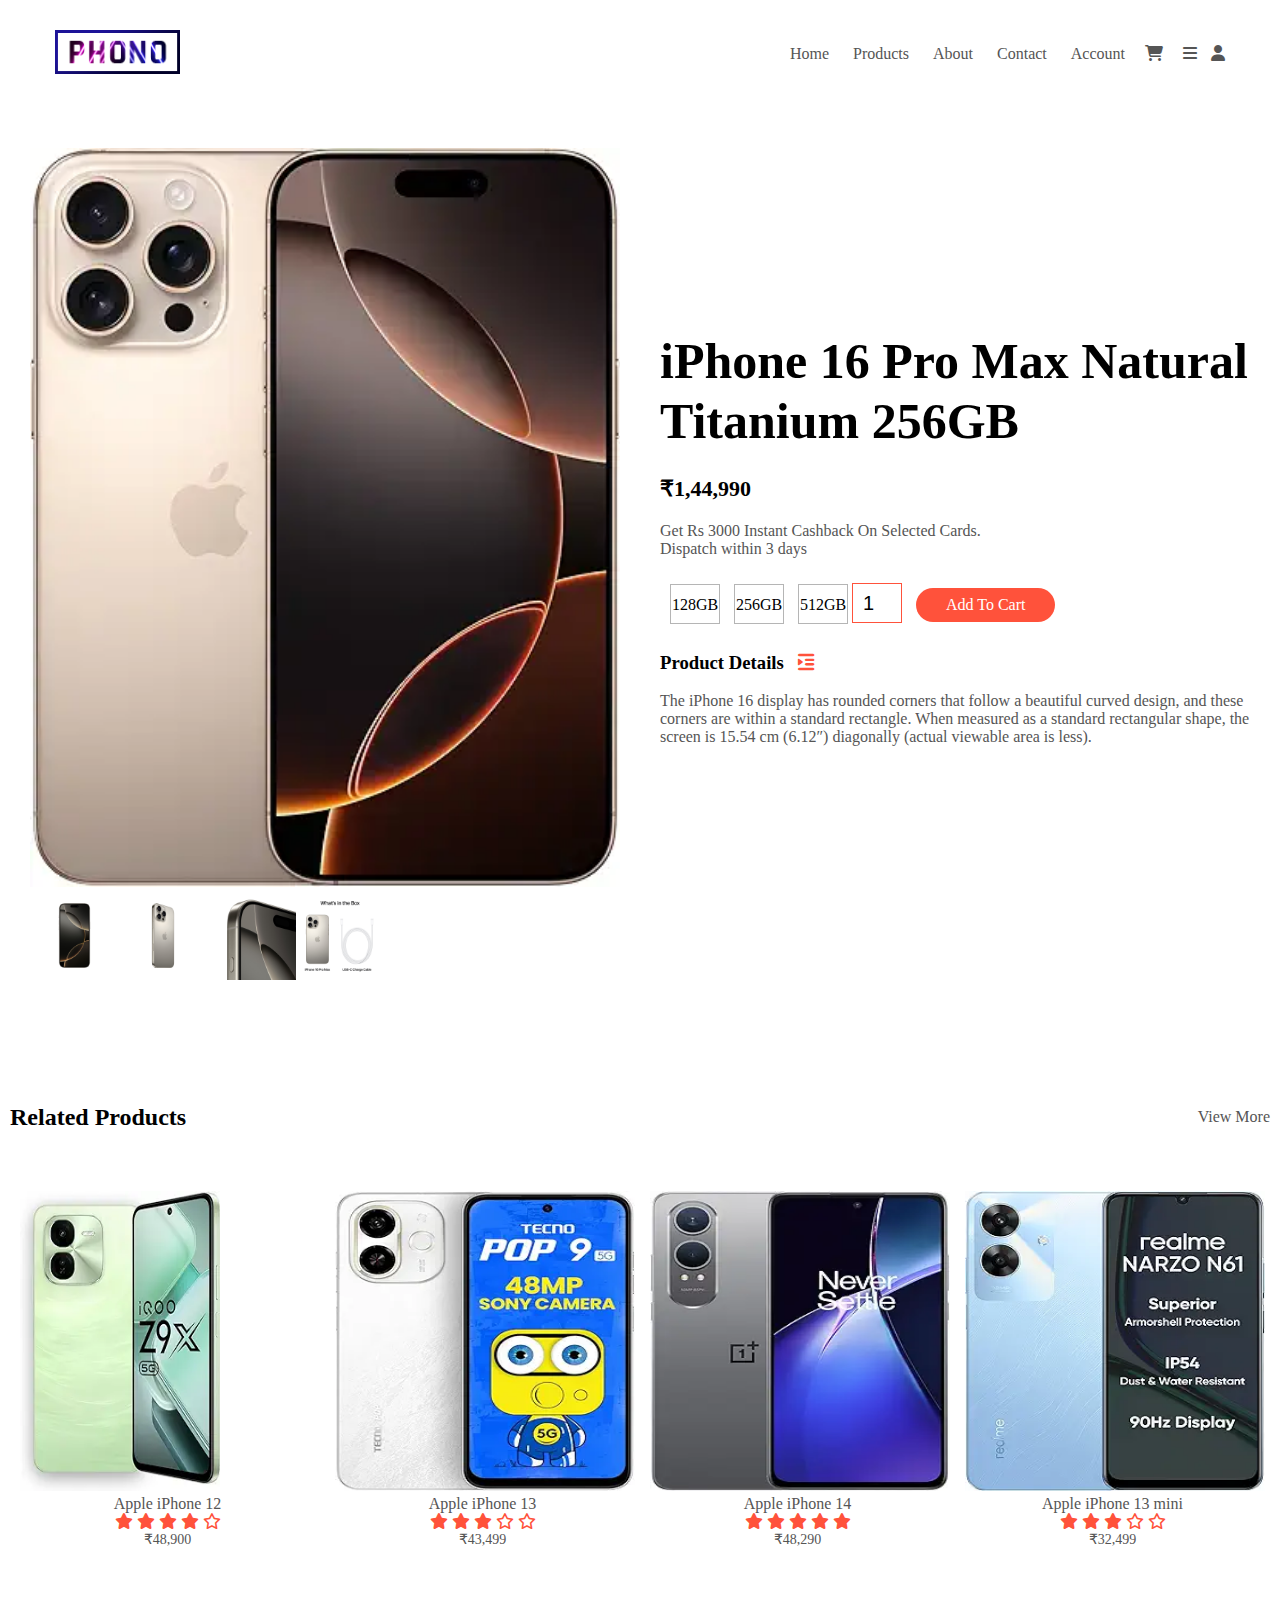
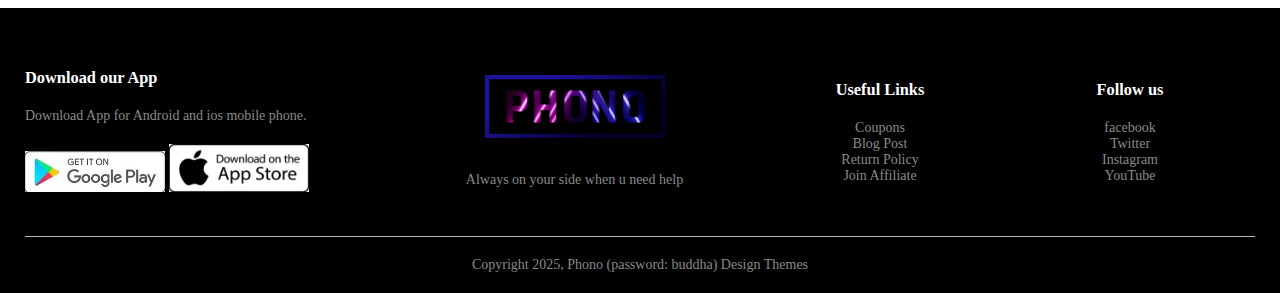
==== details.html @ ddc64075 "adding files" ====
<!DOCTYPE html>
<html lang="en">

<head>
    <meta charset="UTF-8">
    <meta name="viewport" content="width=device-width, initial-scale=1.0">
    <title>product/iphone-16-pro-max-natural-titanium-256gb</title>
    <link rel="stylesheet" href="https://cdnjs.cloudflare.com/ajax/libs/font-awesome/6.7.2/css/all.min.css">
    <link rel="stylesheet" href="./mobilewebsite.css">

</head>

<body>

    <div class="container">
        <div class="navbar">
            <div class="logo">
                <img src="./logo1.png" width="125px">
            </div>
            <nav>
                <ul>
                    <li><a href="http://127.0.0.1:5500/mobilewebsite.html">Home</li>
                    <li><a href="http://127.0.0.1:5500/products.html">Products</li>
                    <li><a href="">About</li>
                    <li><a href="">Contact</li>
                    <li><a href="">Account</li>

                </ul>
            </nav>
            <a href="http://127.0.0.1:5500/cart.html"><i class="fa-solid fa-cart-shopping"></i></a>
            <a class="menu-icon" href=""><i class="fa-solid fa-bars"></i></a>
            <a href="http://127.0.0.1:5500/login.html"><i class="fa-solid fa-user"></i></a>
        </div>

    </div>
    <div class="small-container single-product">
        <div class="row">
            <div class="col-2">
                <img src="./seperate product.jpg" width="100%" id="product-img">
                <div class="small-img-row">
                    <div class="small-img-col">
                        <img src="./small1.jpg" width="100%" class="small-img">
                    </div>
                    <div class="small-img-col">
                        <img src="./small2.jpg" width="100%" class="small-img">
                    </div>
                    <div class="small-img-col">
                        <img src="./small3.jpg" width="100%" class="small-img">
                    </div>
                    <div class="small-img-col">
                        <img src="./small4.jpg" width="100%" class="small-img">
                    </div>
                </div>
            </div>
            <div class="col-2">
                <h1>iPhone 16 Pro Max Natural Titanium 256GB</h1>
                <h2>₹1,44,990</h2>
                <p>Get Rs 3000 Instant Cashback On Selected Cards.</p>
                <p>Dispatch within 3 days</p>
                <div class="page-btn">
                    <span>128GB</span>
                    <span>256GB</span>
                    <span>512GB</span>

                    <input type="number" value="1">
                    <a href="" class="btn">Add To Cart</a>
                    <h3>Product Details <i class="fa-solid fa-indent"></i></h3>
                    <br>
                    <p>The iPhone 16 display has rounded corners that follow a beautiful curved design, and these
                        corners
                        are within a standard rectangle. When measured as a standard rectangular shape, the screen is
                        15.54
                        cm (6.12″) diagonally (actual viewable area is less).</p>
                </div>
            </div>


        </div>
    </div>

    <div class="small-container">
        <div class="row row-2">
            <h2>Related Products</h2>
            <p>View More</p>
        </div>

    </div>



    <div class="small-container">
        <div class="row">
            <div class="col-4">
                <img src="./shopping1.webp" height="300px" width="200px">
                <h4>Apple iPhone 12</h4>
                <div class="rating">
                    <i class="fa-solid fa-star"></i>
                    <i class="fa-solid fa-star"></i>
                    <i class="fa-solid fa-star"></i>
                    <i class="fa-solid fa-star"></i>
                    <i class="fa-regular fa-star"></i>
                </div>
                <p>₹48,900</p>

            </div>
            <div class="col-4">
                <img src="./shopping2.webp" height="300px" width="300px">
                <h4>Apple iPhone 13</h4>
                <div class="rating">
                    <i class="fa-solid fa-star"></i>
                    <i class="fa-solid fa-star"></i>
                    <i class="fa-solid fa-star"></i>
                    <i class="fa-regular fa-star"></i>
                    <i class="fa-regular fa-star"></i>
                </div>
                <p>₹43,499</p>

            </div>
            <div class="col-4">
                <img src="./shopping3.webp" height="300px" width="300px">
                <h4>Apple iPhone 14</h4>
                <div class="rating">
                    <i class="fa-solid fa-star"></i>
                    <i class="fa-solid fa-star"></i>
                    <i class="fa-solid fa-star"></i>
                    <i class="fa-solid fa-star"></i>
                    <i class="fa-solid fa-star"></i>
                </div>
                <p>₹48,290</p>

            </div>
            <div class="col-4">
                <img src="./shopping4.webp" height="300px" width="300px">
                <h4>Apple iPhone 13 mini</h4>
                <div class="rating">
                    <i class="fa-solid fa-star"></i>
                    <i class="fa-solid fa-star"></i>
                    <i class="fa-solid fa-star"></i>
                    <i class="fa-regular fa-star"></i>
                    <i class="fa-regular fa-star"></i>
                </div>
                <p>₹32,499</p>

            </div>


        </div>


    </div>
    <div class="footer">
        <div class="container">
            <div class="row">
                <div class="footer-col-1">
                    <h3>Download our App</h3>
                    <p>Download App for Android and ios mobile phone.</p>
                    <div class="app-logo">
                        <img src="./Typing_tutor_google_playstore-c9a4ef.jpg">
                        <img src="./images (2).png">
                    </div>

                </div>
                <div class="footer-col-2">
                    <img src="./logo1.png">
                    <p>Always on your side when u need help</p>

                </div>
                <div class="footer-col-3">
                    <h3>Useful Links</h3>
                    <ul>
                        <li>Coupons</li>
                        <li>Blog Post</li>
                        <li>Return Policy</li>
                        <li>Join Affiliate</li>
                    </ul>
                </div>
                <div class="footer-col-4">
                    <h3>Follow us</h3>
                    <ul>
                        <li>facebook</li>
                        <li>Twitter</li>
                        <li>Instagram</li>
                        <li>YouTube</li>
                    </ul>
                </div>

            </div>
            <hr>
            <p class="copyright">Copyright 2025, Phono (password: buddha) Design Themes</p>
        </div>
    </div>
</body>

</html>
---- mobilewebsite.css ----
* {
    margin: 0;
    padding: 0;
    box-sizing: border-box;
}

.navbar {
    display: flex;
    align-items: center;
    padding: 30px;

}

nav {
    flex: 1;
    text-align: right;
}

nav ul {
    display: inline-block;
    list-style-type: none;
}

nav ul li {
    display: inline-block;
    margin-right: 20px;
}

a {
    text-decoration: none;
    color: #555;

}

p {
    color: #555;
}

.container {
    max-width: 1300px;
    margin: auto;
    padding-left: 25px;
    padding-right: 25px;
}

.row {
    display: flex;
    align-items: center;
    flex-wrap: wrap;
    justify-content: space-around;
}

.col-2 {
    flex-basis: 50%;
    min-height: 300px;
}

.col-2 img {
    max-width: 100%;
    padding: 50px 0;
}

.col-2 h1 {
    font-size: 50px;
    line-height: 60px;
    margin: 25px 0;
    color: black;
}

.btn {
    display: inline-block;
    background: #ff523b;
    color: #fff;
    padding: 8px 30px;
    margin: 30px 0;
    border-radius: 30px;
    transition: background 0.5s;
}

.btn:hover {
    background: #563434;
}

.header {
    background: radial-gradient(#fff, #ffd6d6);
}

.header .row {
    margin-top: 70px;

}

.categories {
    padding: 30px 0;

}

.categories .row-list {
    display: grid;
    grid-template-columns: repeat(auto-fit, minmax(250px, 1fr));
    grid-gap: 40px;
    margin-top: 50px;
}

.col-3 {
    border-radius: 10px;
    position: relative;
    overflow: hidden;

}

.col-3 img {
    width: 100%;
    border-radius: 10px;
    display: block;
    transition: transform 0.5s;

}

.layer {
    width: 100%;
    height: 0;
    background: linear-gradient(rgba(0, 0, 0, 0.6), #5e021f);
    border-radius: 10px;
    position: absolute;
    left: 0;
    bottom: 0;
    overflow: hidden;
    display: flex;
    align-items: center;
    justify-content: center;
    flex-direction: column;
    padding: 0 40px;
    text-align: center;
    transition: height 0.5s;
}
.layer h3{
    font-weight: 500;
    margin: 20px;
}
.layer a{
    margin-top: 20px;
    color: #ff004f;
    text-decoration: none;
    font-size: 18px;
    line-height: 60px;
    background: #fff;
    width: 60px;
    height: 60px;
    border-radius: 50%;
    text-align: center;
}


.col-3:hover {
    transform: scale(1.1);
}

.col-3:hover .layer {
    height: 100%;
}

.small-container {
    margin: 10px;
    margin: auto;
    padding-left: 10px;
    padding-right: 10px;
}

.col-4 {
    flex-basis: 25%;
    padding: 10px;
    min-width: 200px;
    margin-bottom: 50px;
    transition: transform 0.5s;

}

.title {
    text-align: center;
    margin: 0 auto 80px;
    position: relative;
    line-height: 60px;
    color: #555;
}

.title::after {
    content: '';
    background: #ff523b;
    width: 80px;
    height: 5px;
    border-radius: 5px;
    position: absolute;
    bottom: 0;
    left: 50%;
    transform: translate(-50%);
}

h4 {
    color: #555;
    font-weight: normal;
    text-align: center;

}

.col-4 p {
    font-size: 14px;
    text-align: center;

}

.rating {
    text-align: center;
}

.rating .fa-solid {
    color: #ff523b;
}

.fa-regular {
    color: #ff523b;
}

.col-4:hover {
    transform: translateY(5px);
}

.offer {
    background: radial-gradient(#fff, #ffd6d6);
    margin-top: 80px;
    padding: 30px 0;
}

.col-2 .offer-img {
    padding: 50px;

}

small {
    color: #555;
}

.footer {
    background: #000;
    color: #8a8a8a;
    font-size: 14px;
    padding: 60px 0 20px;
}

.footer p {
    color: #8a8a8a;
}

.footer h3 {
    color: #fff;
    margin-bottom: 20px;
}

.footer-col-1,
.footer-col-2,
.footer-col-3,
.footer-col-4 {
    min-width: 250px;
    margin-bottom: 20px;
}

.footer-col-1 {
    flex-basis: 30%;
}

.footer-col-2 {
    flex: 1;
    text-align: center;
}

.footer-col-2 img {
    width: 180px;
    margin-bottom: 30px;
}

.footer-col-3,
.footer-col-4 {
    flex-basis: 12%;
    text-align: center;

}

ul {
    list-style-type: none;
}

.app-logo img {
    margin-top: 20px;
}

.app-logo img {
    width: 140px;
}

.footer hr {
    border: none;
    background: #b5b5b5;
    height: 1px;
    margin: 20px 0;
}

.copyright {
    text-align: center;
}

.menu-icon {
    width: 28px;
    margin-left: 20px;
}

.row-2 {
    justify-content: space-between;
    margin: 100px auto 50px;
}

select {
    border: 1px solid #ff523b;
    padding: 5px;
}

select:focus {
    outline: none;
}

.page-btn {
    margin: 0 auto 80px;
}

.page-btn span {
    display: inline-block;
    border: 1px solid #b5b5b5;
    margin-left: 10px;
    width: 50px;
    height: 40px;
    text-align: center;
    line-height: 40px;
    cursor: pointer;
}

.page-btn span:hover {
    background: #ff523b;
    color: #fff;
}

.single-product {
    margin-top: 20px;

}

.single-product .col-2 img {
    padding: 0;

}

.single-product .col-2 {
    padding: 20px;
}

.single-product h2 {
    margin: 20px 0;
    font-size: 22px;
    font-weight: bold;
}

.single-product input {
    width: 50px;
    height: 40px;
    padding: 10px;
    font-size: 20px;
    margin-right: 10px;
    border: 1px solid #ff523b;
}

input:focus {
    outline: none;
}

.single-product .fa-indent {
    color: #ff523b;
    margin-left: 10px;
}

.small-img-row {
    display: flex;

}

.small-img-col {
    flex-basis: 15%;
    cursor: pointer;
}

.cart-page {
    margin: 80px auto;

}

table {
    width: 100%;
    border-collapse: collapse;
}

.cart-info {
    display: flex;
    flex-wrap: wrap;
}

th {
    text-align: left;
    padding: 5px;
    color: #fff;
    background: #ff523b;
    font-weight: normal;
}

td {
    padding: 10px 5px;
}

td input {
    width: 40px;
    height: 30px;
    padding: 5px;
}

td a {
    color: #ff523b;
    font-size: 12px;
}

td img {
    width: 80px;
    height: 80px;
    margin-right: 10px;

}

.total-price {
    display: flex;
    justify-content: flex-end;
}

.total-price table {
    border-top: 3px solid #ff523b;
    width: 100%;
    max-width: 350px;
    padding-left: 500px;

}

td:last-child {
    text-align: right;
}

th:last-child {
    text-align: right;
}

.account-page {
    padding: 50px 0;
    background: radial-gradient(#fff, #ffd6d6);
}

.form-container {
    background: #fff;
    width: 300px;
    height: 400px;
    position: relative;
    text-align: center;
    padding: 20px 0;
    margin: auto;
    box-shadow: 0 0 20px 0px rgba(0, 0, 0, 0.1);

}

.form-container span {
    font-weight: bold;
    padding: 0 10px;
    color: #555;
    cursor: pointer;
    width: 100px;
    display: inline-block;

}

.form-btn {
    display: inline-block;

}

.form-container form {
    max-width: 300px;
    padding: 0 20px;
    /* position: absolute;
    top: 130px;  */
}

form input {
    width: 100%;
    height: 30px;
    margin: 10px 0;
    padding: 0 10px;
    border: 1px solid #ccc;
}

form .btn {
    width: 100%;
    border: none;
    cursor: pointer;
    margin: 10px 0;
}

form .btn:focus {
    outline: none;
}

#loginform {
    left: -300px;
}

#Regform {
    left: 0;
}

form a {
    font-size: 12px;
}

#indicator {
    width: 100px;
    border: none;
    background: #ff523b;
    height: 3px;
    margin-top: 8px;
    transform: translateX(100px);

}

@media only screen and (max-width: 800px) {
    nav ul {
        position: absolute;
        top: 70px;
        left: 0;
        background: #333;
        width: 100%;
    }

    nav ul li {
        display: block;
        margin-right: 50px;
        margin-top: 10px;
        margin-bottom: 10px;
    }

    nav ul li a {
        color: #fff;

    }

    .menu-icon i {
        display: block;
        cursor: pointer;
    }
}

@media only screen and (max-width: 600px) {
    .row {
        text-align: center;
    }

    .col-2,
    .col-3,
    .col-4 {
        flex-basis: 100%;
    }

    .single-product .row {

        text-align: left;

    }

    .single-product .col-2 {
        padding: 20px 0;
    }

    .single-product h1 {
        font-size: 26px;
        line-height: 26px;
    }

    .cart-info p {
        display: none;
    }
}
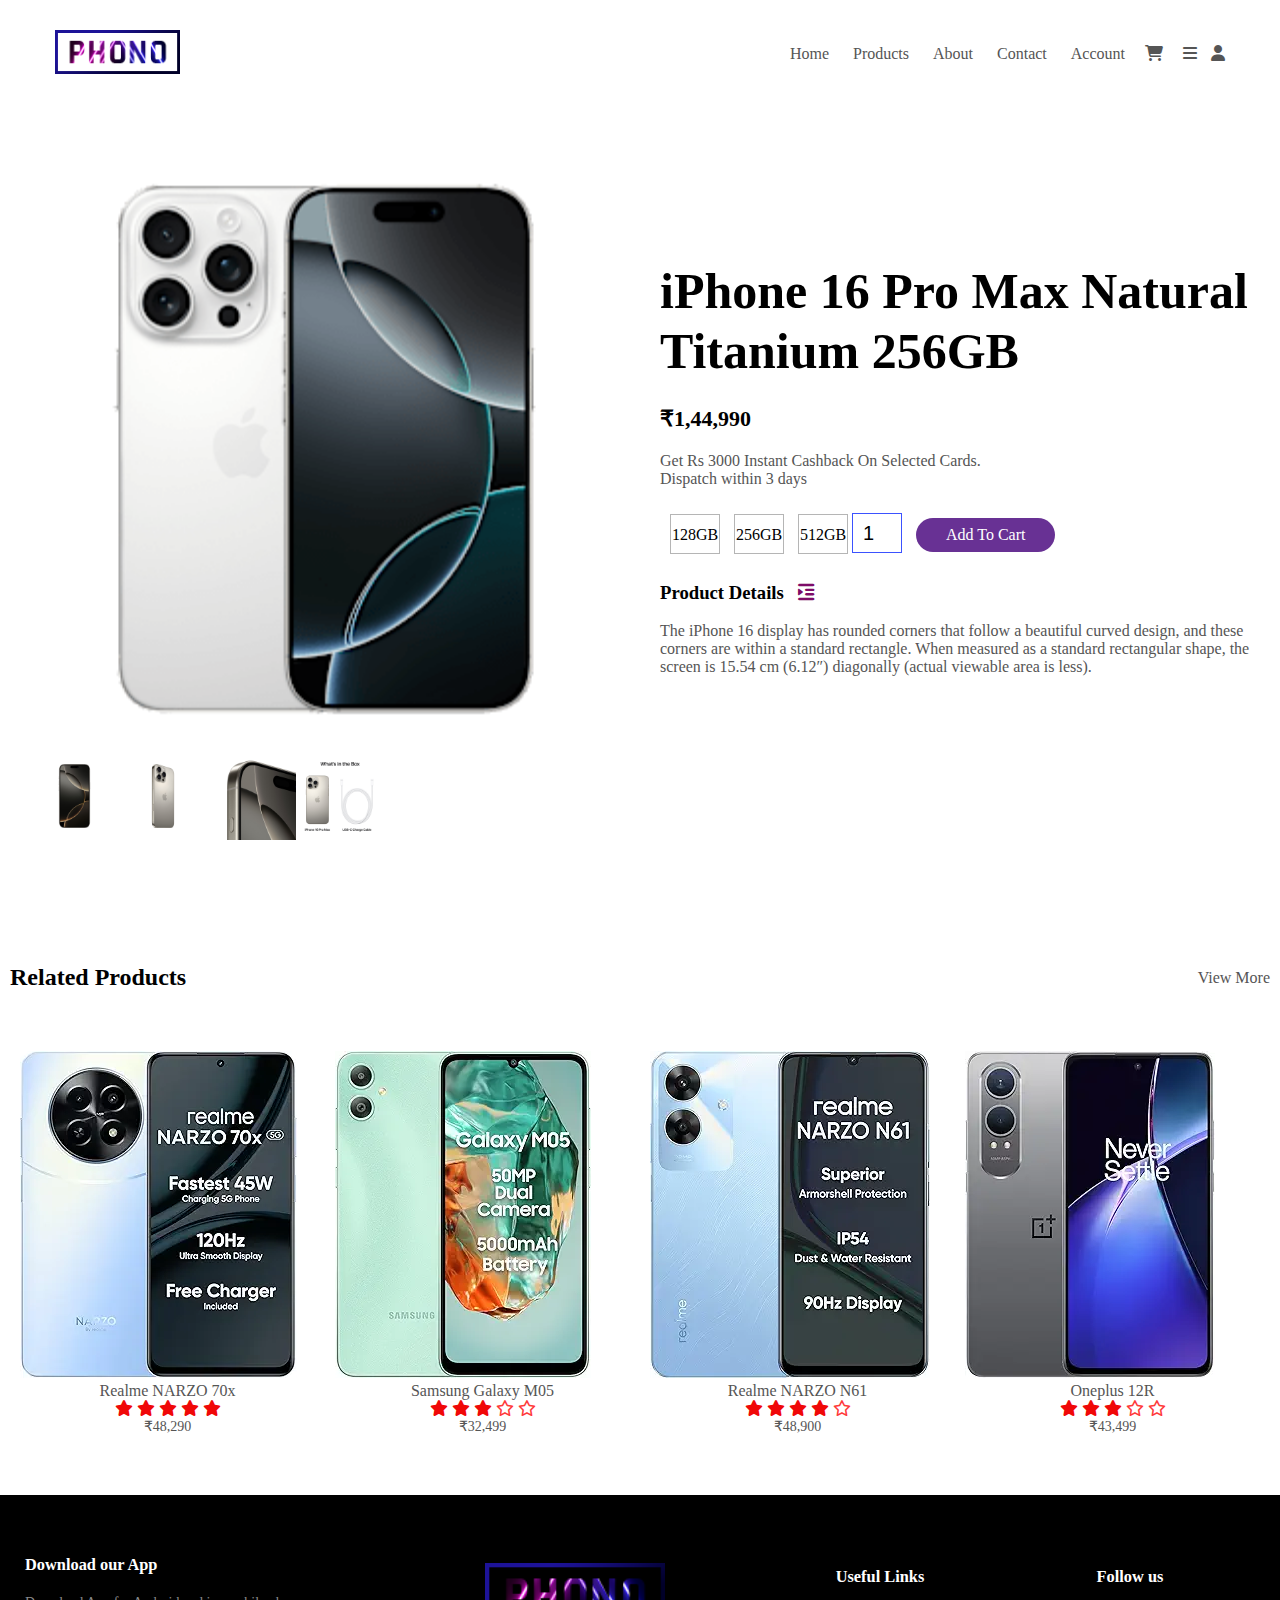
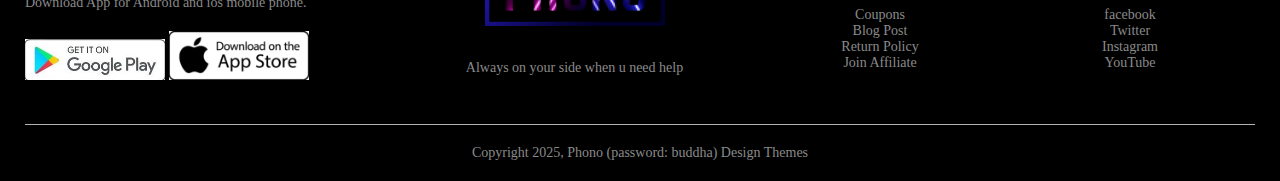
==== commit 2953e794: "Add files via upload" ====
--- a/details.html
+++ b/details.html
@@ -1,194 +1,193 @@
-<!DOCTYPE html>
-<html lang="en">
-
-<head>
-    <meta charset="UTF-8">
-    <meta name="viewport" content="width=device-width, initial-scale=1.0">
-    <title>product/iphone-16-pro-max-natural-titanium-256gb</title>
-    <link rel="stylesheet" href="https://cdnjs.cloudflare.com/ajax/libs/font-awesome/6.7.2/css/all.min.css">
-    <link rel="stylesheet" href="./mobilewebsite.css">
-
-</head>
-
-<body>
-
-    <div class="container">
-        <div class="navbar">
-            <div class="logo">
-                <img src="./logo1.png" width="125px">
-            </div>
-            <nav>
-                <ul>
-                    <li><a href="http://127.0.0.1:5500/mobilewebsite.html">Home</li>
-                    <li><a href="http://127.0.0.1:5500/products.html">Products</li>
-                    <li><a href="">About</li>
-                    <li><a href="">Contact</li>
-                    <li><a href="">Account</li>
-
-                </ul>
-            </nav>
-            <a href="http://127.0.0.1:5500/cart.html"><i class="fa-solid fa-cart-shopping"></i></a>
-            <a class="menu-icon" href=""><i class="fa-solid fa-bars"></i></a>
-            <a href="http://127.0.0.1:5500/login.html"><i class="fa-solid fa-user"></i></a>
-        </div>
-
-    </div>
-    <div class="small-container single-product">
-        <div class="row">
-            <div class="col-2">
-                <img src="./seperate product.jpg" width="100%" id="product-img">
-                <div class="small-img-row">
-                    <div class="small-img-col">
-                        <img src="./small1.jpg" width="100%" class="small-img">
-                    </div>
-                    <div class="small-img-col">
-                        <img src="./small2.jpg" width="100%" class="small-img">
-                    </div>
-                    <div class="small-img-col">
-                        <img src="./small3.jpg" width="100%" class="small-img">
-                    </div>
-                    <div class="small-img-col">
-                        <img src="./small4.jpg" width="100%" class="small-img">
-                    </div>
-                </div>
-            </div>
-            <div class="col-2">
-                <h1>iPhone 16 Pro Max Natural Titanium 256GB</h1>
-                <h2>₹1,44,990</h2>
-                <p>Get Rs 3000 Instant Cashback On Selected Cards.</p>
-                <p>Dispatch within 3 days</p>
-                <div class="page-btn">
-                    <span>128GB</span>
-                    <span>256GB</span>
-                    <span>512GB</span>
-
-                    <input type="number" value="1">
-                    <a href="" class="btn">Add To Cart</a>
-                    <h3>Product Details <i class="fa-solid fa-indent"></i></h3>
-                    <br>
-                    <p>The iPhone 16 display has rounded corners that follow a beautiful curved design, and these
-                        corners
-                        are within a standard rectangle. When measured as a standard rectangular shape, the screen is
-                        15.54
-                        cm (6.12″) diagonally (actual viewable area is less).</p>
-                </div>
-            </div>
-
-
-        </div>
-    </div>
-
-    <div class="small-container">
-        <div class="row row-2">
-            <h2>Related Products</h2>
-            <p>View More</p>
-        </div>
-
-    </div>
-
-
-
-    <div class="small-container">
-        <div class="row">
-            <div class="col-4">
-                <img src="./shopping1.webp" height="300px" width="200px">
-                <h4>Apple iPhone 12</h4>
-                <div class="rating">
-                    <i class="fa-solid fa-star"></i>
-                    <i class="fa-solid fa-star"></i>
-                    <i class="fa-solid fa-star"></i>
-                    <i class="fa-solid fa-star"></i>
-                    <i class="fa-regular fa-star"></i>
-                </div>
-                <p>₹48,900</p>
-
-            </div>
-            <div class="col-4">
-                <img src="./shopping2.webp" height="300px" width="300px">
-                <h4>Apple iPhone 13</h4>
-                <div class="rating">
-                    <i class="fa-solid fa-star"></i>
-                    <i class="fa-solid fa-star"></i>
-                    <i class="fa-solid fa-star"></i>
-                    <i class="fa-regular fa-star"></i>
-                    <i class="fa-regular fa-star"></i>
-                </div>
-                <p>₹43,499</p>
-
-            </div>
-            <div class="col-4">
-                <img src="./shopping3.webp" height="300px" width="300px">
-                <h4>Apple iPhone 14</h4>
-                <div class="rating">
-                    <i class="fa-solid fa-star"></i>
-                    <i class="fa-solid fa-star"></i>
-                    <i class="fa-solid fa-star"></i>
-                    <i class="fa-solid fa-star"></i>
-                    <i class="fa-solid fa-star"></i>
-                </div>
-                <p>₹48,290</p>
-
-            </div>
-            <div class="col-4">
-                <img src="./shopping4.webp" height="300px" width="300px">
-                <h4>Apple iPhone 13 mini</h4>
-                <div class="rating">
-                    <i class="fa-solid fa-star"></i>
-                    <i class="fa-solid fa-star"></i>
-                    <i class="fa-solid fa-star"></i>
-                    <i class="fa-regular fa-star"></i>
-                    <i class="fa-regular fa-star"></i>
-                </div>
-                <p>₹32,499</p>
-
-            </div>
-
-
-        </div>
-
-
-    </div>
-    <div class="footer">
-        <div class="container">
-            <div class="row">
-                <div class="footer-col-1">
-                    <h3>Download our App</h3>
-                    <p>Download App for Android and ios mobile phone.</p>
-                    <div class="app-logo">
-                        <img src="./Typing_tutor_google_playstore-c9a4ef.jpg">
-                        <img src="./images (2).png">
-                    </div>
-
-                </div>
-                <div class="footer-col-2">
-                    <img src="./logo1.png">
-                    <p>Always on your side when u need help</p>
-
-                </div>
-                <div class="footer-col-3">
-                    <h3>Useful Links</h3>
-                    <ul>
-                        <li>Coupons</li>
-                        <li>Blog Post</li>
-                        <li>Return Policy</li>
-                        <li>Join Affiliate</li>
-                    </ul>
-                </div>
-                <div class="footer-col-4">
-                    <h3>Follow us</h3>
-                    <ul>
-                        <li>facebook</li>
-                        <li>Twitter</li>
-                        <li>Instagram</li>
-                        <li>YouTube</li>
-                    </ul>
-                </div>
-
-            </div>
-            <hr>
-            <p class="copyright">Copyright 2025, Phono (password: buddha) Design Themes</p>
-        </div>
-    </div>
-</body>
-
+<!DOCTYPE html>
+<html lang="en">
+
+<head>
+    <meta charset="UTF-8">
+    <meta name="viewport" content="width=device-width, initial-scale=1.0">
+    <title>product/iphone-16-pro-max-natural-titanium-256gb</title>
+    <link rel="stylesheet" href="https://cdnjs.cloudflare.com/ajax/libs/font-awesome/6.7.2/css/all.min.css">
+    <link rel="stylesheet" href="./website/assets/css/style.css">
+
+</head>
+
+<body>
+
+    <div class="container">
+        <div class="navbar">
+            <div class="logo">
+                <img src="./website/assets/images/icon/logo1.png" width="125px">
+            </div>
+            <nav>
+                <ul>
+                    <li><a href="./index.html">Home</li>
+                    <li><a href="./products.html">Products</li>
+                    <li><a href="">About</li>
+                    <li><a href="">Contact</li>
+                    <li><a href="">Account</li>
+
+                </ul>
+            </nav>
+            <a href="./pages/cart.html"><i class="fa-solid fa-cart-shopping"></i></a>
+            <a class="menu-icon" href=""><i class="fa-solid fa-bars"></i></a>
+            <a href="./pages/login.html"><i class="fa-solid fa-user"></i></a>
+        </div>
+
+    </div>
+    <div class="small-container single-product">
+        <div class="row">
+            <div class="col-2">
+                <img src="./website/assets/images/products/sep1.png"width="700" height="600">
+                <div class="small-img-row">
+                    <div class="small-img-col">
+                        <img src="./website/assets/images/products/small1.jpg" width="100%" class="small-img">
+                    </div>
+                    <div class="small-img-col">
+                        <img src="./website/assets/images/products/small2.jpg" width="100%" class="small-img">
+                    </div>
+                    <div class="small-img-col">
+                        <img src="./website/assets/images/products/small3.jpg" width="100%" class="small-img">
+                    </div>
+                    <div class="small-img-col">
+                        <img src="./website/assets/images/products/small4.jpg" width="100%" class="small-img">
+                    </div>
+                </div>
+            </div>
+            <div class="col-2">
+                <h1>iPhone 16 Pro Max Natural Titanium 256GB</h1>
+                <h2>₹1,44,990</h2>
+                <p>Get Rs 3000 Instant Cashback On Selected Cards.</p>
+                <p>Dispatch within 3 days</p>
+                <div class="page-btn">
+                    <span>128GB</span>
+                    <span>256GB</span>
+                    <span>512GB</span>
+
+                    <input type="number" value="1">
+                    <a href="./cart.html" class="btn">Add To Cart</a>
+                    <h3>Product Details <i class="fa-solid fa-indent"></i></h3>
+                    <br>
+                    <p>The iPhone 16 display has rounded corners that follow a beautiful curved design, and these
+                        corners
+                        are within a standard rectangle. When measured as a standard rectangular shape, the screen is
+                        15.54
+                        cm (6.12″) diagonally (actual viewable area is less).</p>
+                </div>
+            </div>
+
+
+        </div>
+    </div>
+
+    <div class="small-container">
+        <div class="row row-2">
+            <h2>Related Products</h2>
+            <p>View More</p>
+        </div>
+
+    </div>
+
+
+
+    <div class="small-container">
+        <div class="row">
+            <div class="col-4">
+                <a href="./details.html"><img src=".//website/assets/images/products/shopping6.webp" ></a>
+                <h4>Realme NARZO 70x</h4>
+                <div class="rating">
+                    <i class="fa-solid fa-star"></i>
+                    <i class="fa-solid fa-star"></i>
+                    <i class="fa-solid fa-star"></i>
+                    <i class="fa-solid fa-star"></i>
+                    <i class="fa-solid fa-star"></i>
+                </div>
+                <p>₹48,290</p>
+
+            </div>
+            <div class="col-4">
+                <a href="./details1.html"><img src=".//website/assets/images/products/shopping5.webp" ></a>
+                <h4>Samsung Galaxy M05</h4>
+                <div class="rating">
+                    <i class="fa-solid fa-star"></i>
+                    <i class="fa-solid fa-star"></i>
+                    <i class="fa-solid fa-star"></i>
+                    <i class="fa-regular fa-star"></i>
+                    <i class="fa-regular fa-star"></i>
+                </div>
+                <p>₹32,499</p>
+
+            </div>
+            <div class="col-4">
+                <a href="./details1.html"><img src=".//website/assets/images/products/shopping4.webp" ></a>
+                <h4>Realme NARZO N61</h4>
+                <div class="rating">
+                    <i class="fa-solid fa-star"></i>
+                    <i class="fa-solid fa-star"></i>
+                    <i class="fa-solid fa-star"></i>
+                    <i class="fa-solid fa-star"></i>
+                    <i class="fa-regular fa-star"></i>
+                </div>
+                <p>₹48,900</p>
+
+            </div>
+            <div class="col-4">
+                <a href="./details.html"><img src=".//website/assets/images/products/shopping3.webp" ></a>
+                <h4>Oneplus 12R</h4>
+                <div class="rating">
+                    <i class="fa-solid fa-star"></i>
+                    <i class="fa-solid fa-star"></i>
+                    <i class="fa-solid fa-star"></i>
+                    <i class="fa-regular fa-star"></i>
+                    <i class="fa-regular fa-star"></i>
+                </div>
+                <p>₹43,499</p>
+
+            </div>
+
+        </div>
+
+
+    </div>
+    <div class="footer">
+        <div class="container">
+            <div class="row">
+                <div class="footer-col-1">
+                    <h3>Download our App</h3>
+                    <p>Download App for Android and ios mobile phone.</p>
+                    <div class="app-logo">
+                        <img src="./website/assets/images/footer/Typing_tutor_google_playstore-c9a4ef.jpg">
+                        <img src="./website/assets/images/footer/images (2).png">
+                    </div>
+
+                </div>
+                <div class="footer-col-2">
+                    <img src="./website/assets/images/icon/logo1.png">
+                    <p>Always on your side when u need help</p>
+
+                </div>
+                <div class="footer-col-3">
+                    <h3>Useful Links</h3>
+                    <ul>
+                        <li>Coupons</li>
+                        <li>Blog Post</li>
+                        <li>Return Policy</li>
+                        <li>Join Affiliate</li>
+                    </ul>
+                </div>
+                <div class="footer-col-4">
+                    <h3>Follow us</h3>
+                    <ul>
+                        <li>facebook</li>
+                        <li>Twitter</li>
+                        <li>Instagram</li>
+                        <li>YouTube</li>
+                    </ul>
+                </div>
+
+            </div>
+            <hr>
+            <p class="copyright">Copyright 2025, Phono (password: buddha) Design Themes</p>
+        </div>
+    </div>
+</body>
+
 </html>--- a/website/assets/css/style.css
+++ b/website/assets/css/style.css
@@ -0,0 +1,638 @@
+* {
+    margin: 0;
+    padding: 0;
+    box-sizing: border-box;
+}
+
+.navbar {
+    display: flex;
+    align-items: center;
+    padding: 30px;
+
+}
+
+nav {
+    flex: 1;
+    text-align: right;
+}
+
+nav ul {
+    display: inline-block;
+    list-style-type: none;
+}
+
+nav ul li {
+    display: inline-block;
+    margin-right: 20px;
+}
+
+a {
+    text-decoration: none;
+    color: #555;
+
+}
+
+p {
+    color: #555;
+}
+
+.container {
+    max-width: 1300px;
+    margin: auto;
+    padding-left: 25px;
+    padding-right: 25px;
+}
+
+.row {
+    display: flex;
+    align-items: center;
+    flex-wrap: wrap;
+    justify-content: space-around;
+}
+
+.col-2 {
+    flex-basis: 50%;
+    min-height: 300px;
+}
+
+.col-2 img {
+    max-width: 100%;
+    padding: 50px 0;
+}
+
+.col-2 h1 {
+    font-size: 50px;
+    line-height: 60px;
+    margin: 25px 0;
+    color: black;
+}
+
+.btn {
+    display: inline-block;
+    background: #683194;
+    color: #fff;
+    padding: 8px 30px;
+    margin: 30px 0;
+    border-radius: 30px;
+    transition: background 0.5s;
+}
+
+.btn:hover {
+    background: #f1eef7;
+    color: #5e021f;
+}
+
+.header {
+    background: radial-gradient(#fff, #82b0b4);
+}
+
+.header .row {
+    margin-top: 70px;
+
+}
+
+.categories {
+    padding: 30px 0;
+
+}
+
+.categories .row-list {
+    display: grid;
+    grid-template-columns: repeat(auto-fit, minmax(250px, 1fr));
+    grid-gap: 40px;
+    margin-top: 50px;
+}
+
+.col-3 {
+    border-radius: 10px;
+    position: relative;
+    overflow: hidden;
+
+}
+
+.col-3 img {
+    width: 100%;
+    border-radius: 10px;
+    display: block;
+    transition: transform 0.5s;
+
+}
+
+.layer {
+    width: 100%;
+    height: 0;
+    background: linear-gradient(rgba(0, 0, 0, 0.6), #6443a8);
+    border-radius: 10px;
+    position: absolute;
+    left: 0;
+    bottom: 0;
+    overflow: hidden;
+    display: flex;
+    align-items: center;
+    justify-content: center;
+    flex-direction: column;
+    padding: 0 40px;
+    text-align: center;
+    transition: height 0.5s;
+}
+.layer h3{
+    font-weight: 500;
+    margin: 20px;
+}
+.layer a{
+    margin-top: 20px;
+    color: #0048ff;
+    text-decoration: none;
+    font-size: 18px;
+    line-height: 60px;
+    background: #fff;
+    width: 60px;
+    height: 60px;
+    border-radius: 50%;
+    text-align: center;
+}
+
+
+.col-3:hover {
+    transform: scale(1.1);
+}
+
+.col-3:hover .layer {
+    height: 100%;
+}
+
+.small-container {
+    margin: 10px;
+    margin: auto;
+    padding-left: 10px;
+    padding-right: 10px;
+}
+
+.col-4 {
+    flex-basis: 25%;
+    padding: 10px;
+    min-width: 200px;
+    margin-bottom: 50px;
+    transition: transform 0.5s;
+
+}
+
+.title {
+    text-align: center;
+    margin: 0 auto 80px;
+    position: relative;
+    line-height: 60px;
+    color: #555;
+}
+
+.title::after {
+    content: '';
+    background: #5d489c;
+    width: 80px;
+    height: 5px;
+    border-radius: 5px;
+    position: absolute;
+    bottom: 0;
+    left: 50%;
+    transform: translate(-50%);
+}
+
+h4 {
+    color: #555;
+    font-weight: normal;
+    text-align: center;
+
+}
+
+.col-4 p {
+    font-size: 14px;
+    text-align: center;
+
+}
+
+.rating {
+    text-align: center;
+}
+
+.rating .fa-solid {
+    color: #f00808;
+}
+
+.fa-regular {
+    color: #ff3b3b;
+}
+
+.col-4:hover {
+    transform: translateY(5px);
+}
+
+.offer {
+    background: radial-gradient(#fff, #a0dad1);
+    margin-top: 80px;
+    padding: 30px 0;
+}
+
+.col-2 .offer-img {
+    padding: 50px;
+
+}
+
+small {
+    color: #555;
+}
+
+.footer {
+    background: #000;
+    color: #8a8a8a;
+    font-size: 14px;
+    padding: 60px 0 20px;
+}
+
+.footer p {
+    color: #8a8a8a;
+}
+
+.footer h3 {
+    color: #fff;
+    margin-bottom: 20px;
+}
+
+.footer-col-1,
+.footer-col-2,
+.footer-col-3,
+.footer-col-4 {
+    min-width: 250px;
+    margin-bottom: 20px;
+}
+
+.footer-col-1 {
+    flex-basis: 30%;
+}
+
+.footer-col-2 {
+    flex: 1;
+    text-align: center;
+}
+
+.footer-col-2 img {
+    width: 180px;
+    margin-bottom: 30px;
+}
+
+.footer-col-3,
+.footer-col-4 {
+    flex-basis: 12%;
+    text-align: center;
+
+}
+
+ul {
+    list-style-type: none;
+}
+
+.app-logo img {
+    margin-top: 20px;
+}
+
+.app-logo img {
+    width: 140px;
+}
+
+.footer hr {
+    border: none;
+    background: #b5b5b5;
+    height: 1px;
+    margin: 20px 0;
+}
+
+.copyright {
+    text-align: center;
+}
+
+.menu-icon {
+    width: 28px;
+    margin-left: 20px;
+}
+
+.row-2 {
+    justify-content: space-between;
+    margin: 100px auto 50px;
+}
+
+select {
+    border: 1px solid #3b65ff;
+    padding: 5px;
+}
+
+select:focus {
+    outline: none;
+}
+
+.page-btn {
+    margin: 0 auto 80px;
+}
+
+.page-btn span {
+    display: inline-block;
+    border: 1px solid #b5b5b5;
+    margin-left: 10px;
+    width: 50px;
+    height: 40px;
+    text-align: center;
+    line-height: 40px;
+    cursor: pointer;
+}
+
+.page-btn span:hover {
+    background: #3b69ff;
+    color: #fff;
+}
+
+.single-product {
+    margin-top: 20px;
+
+}
+
+.single-product .col-2 img {
+    padding: 0;
+
+}
+
+.single-product .col-2 {
+    padding: 20px;
+}
+
+.single-product h2 {
+    margin: 20px 0;
+    font-size: 22px;
+    font-weight: bold;
+}
+
+.single-product input {
+    width: 50px;
+    height: 40px;
+    padding: 10px;
+    font-size: 20px;
+    margin-right: 10px;
+    border: 1px solid #3b52ff;
+}
+
+input:focus {
+    outline: none;
+}
+
+.single-product .fa-indent {
+    color: #7d0c68;
+    margin-left: 10px;
+}
+
+.small-img-row {
+    display: flex;
+
+}
+
+.small-img-col {
+    flex-basis: 15%;
+    cursor: pointer;
+}
+
+.cart-page {
+    margin: 80px auto;
+
+}
+
+table {
+    width: 100%;
+    border-collapse: collapse;
+}
+
+.cart-info {
+    display: flex;
+    flex-wrap: wrap;
+}
+
+th {
+    text-align: left;
+    padding: 5px;
+    color: #fff;
+    background: #693bff;
+    font-weight: normal;
+}
+
+td {
+    padding: 10px 5px;
+}
+
+td input {
+    width: 40px;
+    height: 30px;
+    padding: 5px;
+}
+
+td a {
+    color: #c13bff;
+    font-size: 12px;
+}
+
+td img {
+    width: 80px;
+    height: 80px;
+    margin-right: 10px;
+
+}
+
+.total-price {
+    display: flex;
+    justify-content: flex-end;
+}
+
+.total-price table {
+    border-top: 3px solid #610963;
+    width: 100%;
+    max-width: 350px;
+    padding-left: 500px;
+
+}
+
+td:last-child {
+    text-align: right;
+}
+
+th:last-child {
+    text-align: right;
+}
+
+.account-page {
+    padding: 50px 0;
+    background: radial-gradient(#fff, #ffd6d6);
+}
+
+.form-container {
+    background: #fff;
+    width: 300px;
+    height: 400px;
+    position: relative;
+    text-align: center;
+    padding: 20px 0;
+    margin: auto;
+    box-shadow: 0 0 20px 0px rgba(0, 0, 0, 0.1);
+
+}
+
+.form-container span {
+    font-weight: bold;
+    padding: 0 10px;
+    color: #555;
+    cursor: pointer;
+    width: 100px;
+    display: inline-block;
+
+}
+
+.form-btn {
+    display: inline-block;
+
+}
+
+.form-container form {
+    max-width: 300px;
+    padding: 0 20px;
+    /* position: absolute;
+    top: 130px;  */
+}
+
+form input {
+    width: 100%;
+    height: 30px;
+    margin: 10px 0;
+    padding: 0 10px;
+    border: 1px solid #ccc;
+}
+
+form .btn {
+    width: 100%;
+    border: none;
+    cursor: pointer;
+    margin: 10px 0;
+}
+
+form .btn:focus {
+    outline: none;
+}
+
+#loginform {
+    left: -300px;
+}
+
+#Regform {
+    left: 0;
+}
+
+form a {
+    font-size: 12px;
+}
+
+#indicator {
+    width: 100px;
+    border: none;
+    background: #3b58ff;
+    height: 3px;
+    margin-top: 8px;
+    transform: translateX(100px);
+
+}
+
+@media only screen and (max-width: 800px) {
+    nav ul {
+        position: absolute;
+        top: 70px;
+        left: 0;
+        background: #333;
+        width: 100%;
+    }
+
+    nav ul li {
+        display: block;
+        margin-right: 50px;
+        margin-top: 10px;
+        margin-bottom: 10px;
+    }
+
+    nav ul li a {
+        color: #fff;
+
+    }
+
+    .menu-icon i {
+        display: block;
+        cursor: pointer;
+    }
+    .categories .row-list {
+        display: grid;
+        grid-template-columns: repeat(auto-fit, minmax(250px, 1fr));
+        grid-gap: 15px;
+        margin-top: 50px;
+    }
+    .col-4 {
+        flex-basis: 100%;
+        padding: 10px;
+        min-width: 250px;
+        margin-bottom: 50px;
+        transition: transform 0.5s;
+        align-items: center;
+    
+    }
+}
+
+@media only screen and (max-width: 600px) {
+
+    .container {
+        max-width: 800px;
+        margin: auto;
+        padding-left: 15px;
+        padding-right: 15px;
+    }
+
+    .categories .row-list {
+        display: grid;
+        grid-template-columns: repeat(auto-fit, minmax(250px, 1fr));
+        grid-gap: 20px;
+        margin-top: 50px;
+    }
+    .row {
+        text-align: center;
+    }
+
+    .col-2,
+    .col-3,
+    .col-4 {
+        flex-basis: 100%;
+    }
+
+    .col-4 {
+        flex-basis: 100%;
+        padding: 10px;
+        min-width: 300px;
+        margin-bottom: 50px;
+        transition: transform 0.5s;
+    
+    }
+    .single-product .row {
+
+        text-align: left;
+
+    }
+
+    .single-product .col-2 {
+        padding: 20px 0;
+    }
+
+    .single-product h1 {
+        font-size: 26px;
+        line-height: 26px;
+    }
+
+    .cart-info p {
+        display: none;
+    }
+}